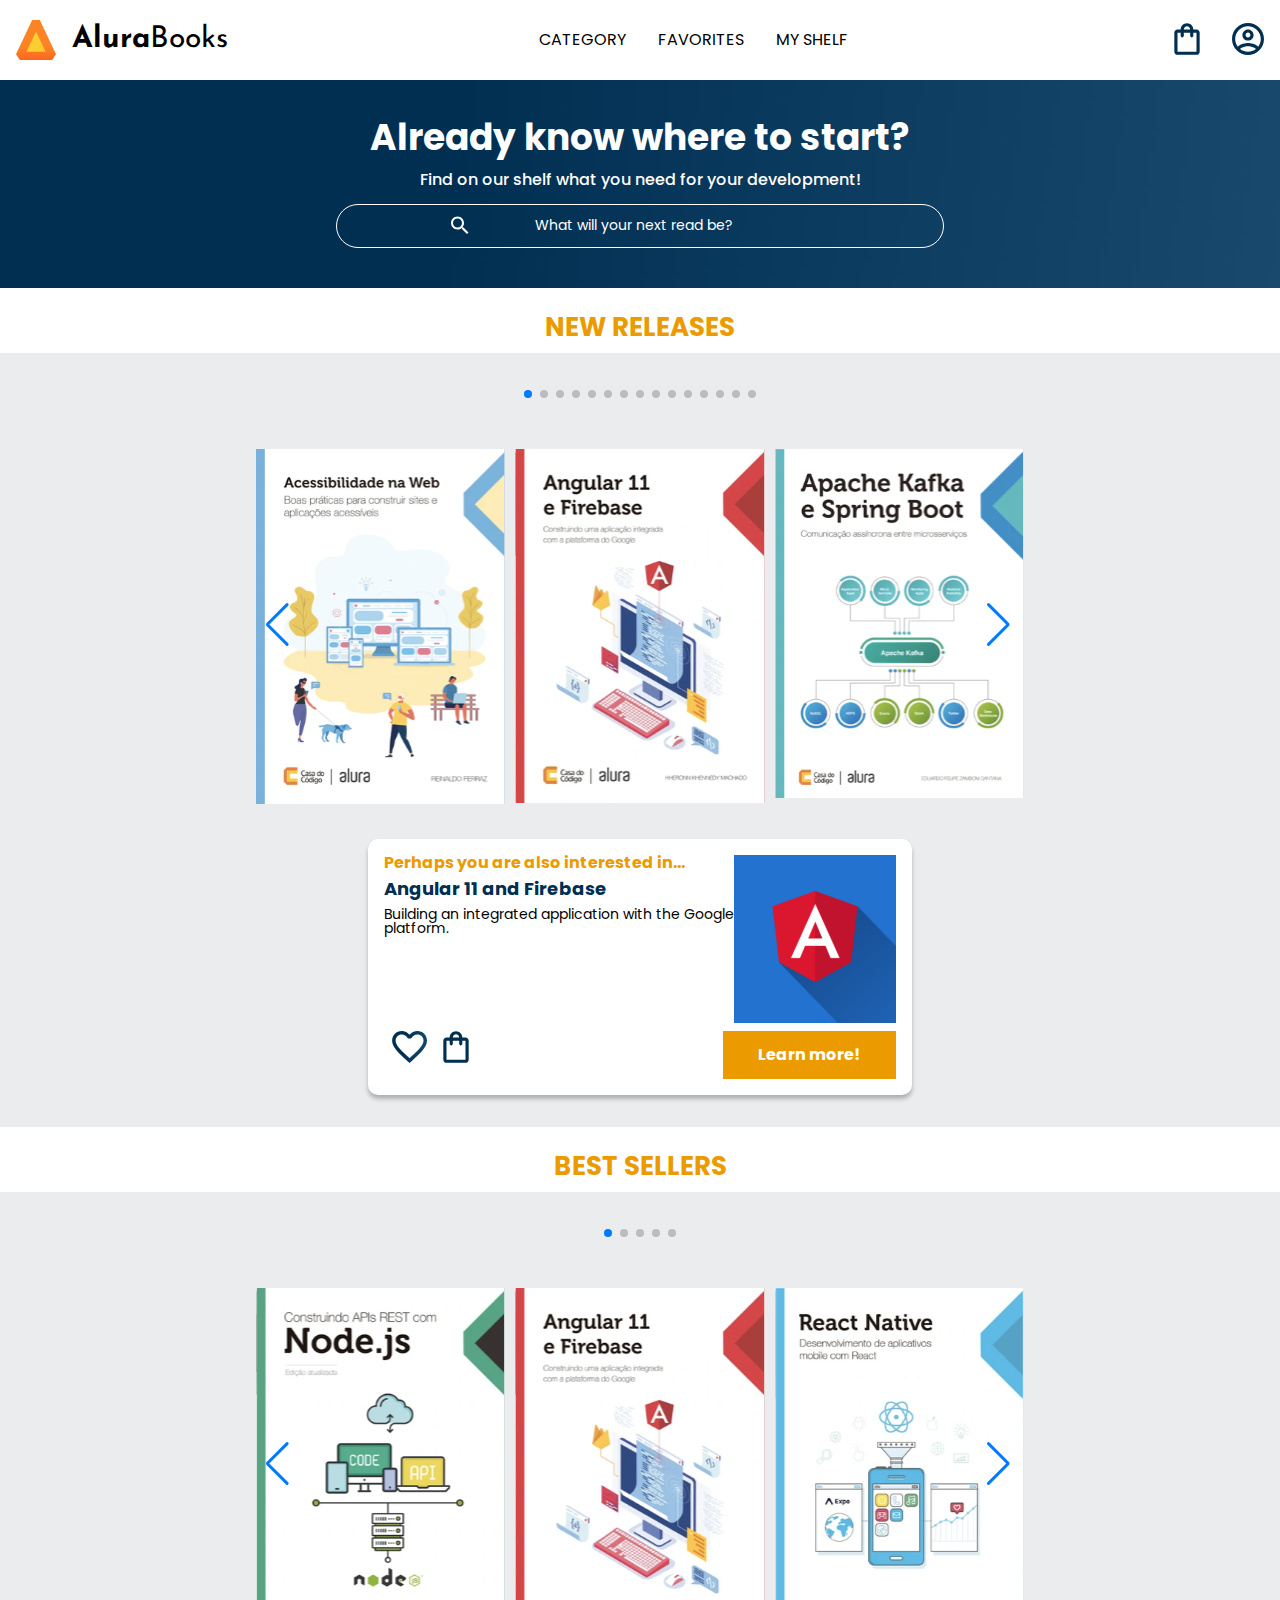
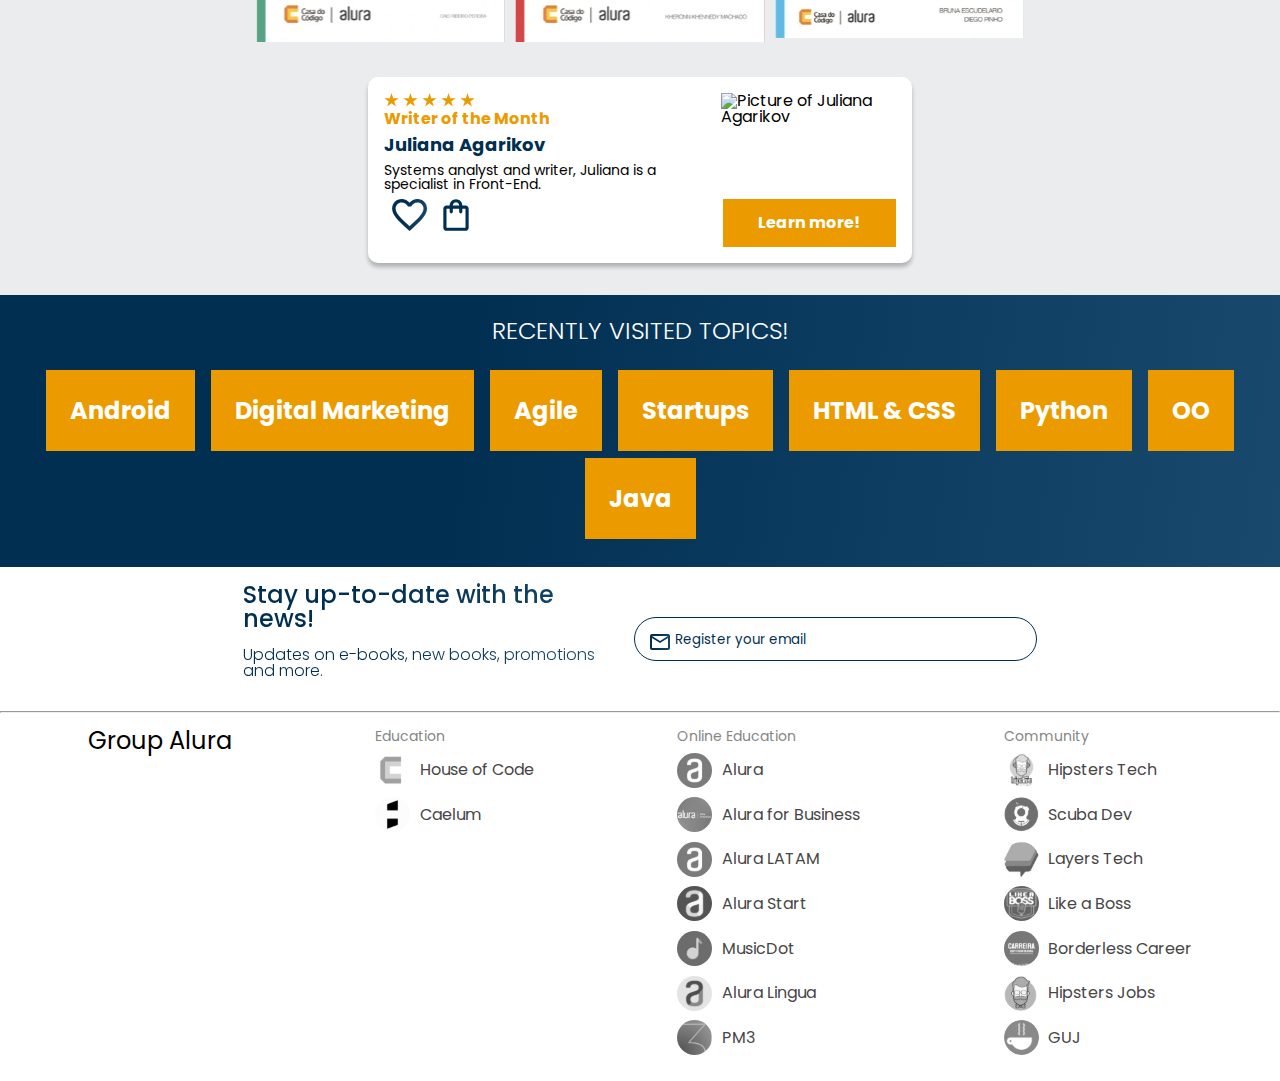
==== index.html @ 1e080607 "Add files via upload" ====
<!DOCTYPE html>
<html lang="en">
    <head>
        <meta charset="UTF-8">
        <meta http-equiv="X-UA-Compatible" content="IE=edge">
        <meta name="viewport" content="width=device-width, initial-scale=1.0">
        <title>AluraBooks</title>
        <link rel="stylesheet" href="./assets/css/reset.css">
        <link rel="preconnect" href="https://fonts.googleapis.com">
        <link rel="preconnect" href="https://fonts.gstatic.com" crossorigin>
        <link href="https://fonts.googleapis.com/css2?family=Poppins:wght@300;400;500;700&display=swap" rel="stylesheet">
        <link href="https://fonts.googleapis.com/css2?family=Josefin+Sans:wght@400;700&display=swap" rel="stylesheet">
        <link rel="stylesheet" href="https://cdn.jsdelivr.net/npm/swiper@9/swiper-bundle.min.css"/>
        <link rel="stylesheet" href="./assets/css/style.css">
    </head>

    <body>
        <header class="header">
            <div class="container">
                <input type="checkbox" id="menu" class="container-button">
                <label for="menu" class="container-label">
                    <span class="header-menu-hamburger container-image"></span>
                </label> 
                <ul class="menu-list">
                    <li class="menu-list-title">Category</li>
                    <li class="menu-list-item">
                        <a href="#" class="menu-list-link">PROGRAMMING</a>
                    </li>
                    <li class="menu-list-item">
                        <a href="#" class="menu-list-link">FRONT-END</a>
                    </li>
                    <li class="menu-list-item">
                        <a href="#" class="menu-list-link">INFRASTRUCTURE</a>
                    </li>
                    <li class="menu-list-item">
                        <a href="#" class="menu-list-link">BUSINESS</a>
                    </li>
                    <li class="menu-list-item">
                        <a href="#" class="menu-list-link">DESIGN & UX</a>
                    </li>
                </ul>              
                <img class="container-image" src="./assets/img/Logo.svg" alt="Logo AluraBooks">
                <h1 class="container-title"><b class="container-title-bold">Alura</b>Books</h1>
            </div>

            <ul class="options">
                <input type="checkbox" id="options-menu" class="options-button">
                <label for="options-menu" class="options-label">
                    <li class="options-item">Category</li>
                </label>

                <ul class="menu-list">
                    <li class="menu-list-item">
                        <a href="#" class="menu-list-link">PROGRAMMING</a>
                    </li>
                    <li class="menu-list-item">
                        <a href="#" class="menu-list-link">FRONT-END</a>
                    </li>
                    <li class="menu-list-item">
                        <a href="#" class="menu-list-link">INFRASTRUCTURE</a>
                    </li>
                    <li class="menu-list-item">
                        <a href="#" class="menu-list-link">BUSINESS</a>
                    </li>
                    <li class="menu-list-item">
                        <a href="#" class="menu-list-link">DESIGN & UX</a>
                    </li>
                </ul>

                <li class="options-item"><b class="options-link">Favorites</b></li>
                <li class="options-item"><b class="options-link">My shelf</b></li>
            </ul>

            <div class="container">
                <a href="#">
                    <img class="container-image container-image-invisible" src="./assets/img/Favorites.svg" alt="My Favorites">
                </a>
                <a class="container-link" href="#">
                    <img class="container-image" src="./assets/img/Bag.svg" alt="Cart">
                    <p class="container-text">My Cart</p>
                </a>
                <a class="container-link" href="#">
                    <img class="container-image" src="./assets/img/User.svg" alt="My Profile">
                    <p class="container-text">My Profile</p>
                </a>
            </div>
        </header>
        <section class="banner">
            <h2 class="banner-title">Already know where to start?</h2>
            <p class="banner-text">Find on our shelf what you need for your development!</p>
            <input type="search" class="banner-search" placeholder="What will your next read be?">
        </section>
        <section class="carousel">
            <h2 class="carousel-title">New releases</h2>

            <!-- Slider main container -->
            <div class="carousel-container">
                <div class="swiper">

                    <!-- Pagination -->
                    <div class="swiper-pagination"></div>

                    <!-- Additional required wrapper -->
                    <div class="swiper-wrapper">
                        <!-- Slides -->
                        <div class="swiper-slide"><img src="./assets/img/Acessibilidade.svg" alt="Accessibility Course"></div>
                        <div class="swiper-slide"><img src="./assets/img/Angular.svg" alt="Angular Course"></div>
                        <div class="swiper-slide"><img src="./assets/img/ApacheKafka.svg" alt="ApacheKafka Course"></div>
                        <div class="swiper-slide"><img src="./assets/img/Arquitetura.svg" alt="Architecture Course"></div>
                        <div class="swiper-slide"><img src="./assets/img/Construct2.svg" alt="Construct 2 Course"></div>
                        <div class="swiper-slide"><img src="./assets/img/Gestao.svg" alt="Management Course"></div>
                        <div class="swiper-slide"><img src="./assets/img/Gestao2.svg" alt="Management Course"></div>
                        <div class="swiper-slide"><img src="./assets/img/GuiaFront-end.svg" alt="Guide Front-End Course"></div>
                        <div class="swiper-slide"><img src="./assets/img/Javascript.svg" alt="Javascrip Course"></div>
                        <div class="swiper-slide"><img src="./assets/img/Lideranca.svg" alt="Leadership Course"></div>
                        <div class="swiper-slide"><img src="./assets/img/MEAN.svg" alt="MEAN Course"></div>
                        <div class="swiper-slide"><img src="./assets/img/MetricasAgeis.svg" alt="Metricas Ageis Course"></div>
                        <div class="swiper-slide"><img src="./assets/img/Nodejs.svg" alt="Nodejs Course"></div>
                        <div class="swiper-slide"><img src="./assets/img/Portugol.svg" alt="Portugol Course"></div>
                        <div class="swiper-slide"><img src="./assets/img/ReactNative.svg" alt="React Native Course"></div>
                        <div class="swiper-slide"><img src="./assets/img/Tuning.svg" alt="Tuning Course"></div>
                        <div class="swiper-slide"><img src="./assets/img/UX.svg" alt="UX Course"></div>
                    </div>
                    
                    <!-- Navigation Buttons -->
                    <div class="swiper-button-prev"></div>
                    <div class="swiper-button-next"></div>
                </div>

                <div class="card">
                    <div class="card-description">
                        <div class="description">
                            <h3 class="description-title">Perhaps you are also interested in...</h3>
                            <h2 class="description-title-book">Angular 11 and Firebase</h2>
                            <p class="description-text">Building an integrated application with the Google platform.</p>
                        </div>
                        <img class="description-image" src="./assets/img/AngularLogo.svg" alt="Angular Logo">
                    </div>
                    <div class="card-buttons">
                        <ul class="buttons">
                            <li class="buttons-item"><img src="./assets/img/Favorites.svg" alt="Bookmark Book"></li>
                            <li class="buttons-item"><img src="./assets/img/Bag.svg" alt="Add to Cart"></li>
                        </ul>

                        <a href="#" class="button-link">Learn more!</a>
                    </div>
                </div>
            </div>
        </section>
        <section class="carousel">
            <h2 class="carousel-title">Best sellers</h2>

            <!-- Slider main container -->
            <div class="carousel-container">
                <div class="swiper">

                    <!-- Pagination -->
                    <div class="swiper-pagination"></div>

                    <!-- Additional required wrapper -->
                    <div class="swiper-wrapper">
                        <!-- Slides -->
                        <div class="swiper-slide"><img src="./assets/img/Nodejs.svg" alt="Nodejs Course"></div>
                        <div class="swiper-slide"><img src="./assets/img/Angular.svg" alt="Angular Course"></div>
                        <div class="swiper-slide"><img src="./assets/img/ReactNative.svg" alt="React Native Course"></div>
                        <div class="swiper-slide"><img src="./assets/img/UX.svg" alt="UX Course"></div>
                        <div class="swiper-slide"><img src="./assets/img/GuiaFront-end.svg" alt="Guide Front-End Course"></div>
                        <div class="swiper-slide"><img src="./assets/img/Javascript.svg" alt="Javascrip Course"></div>
                        <div class="swiper-slide"><img src="./assets/img/Lideranca.svg" alt="Leadership Course"></div>
                    </div>
                    
                    <!-- Navigation Buttons -->
                    <div class="swiper-button-prev"></div>
                    <div class="swiper-button-next"></div>
                </div>

                <div class="card">
                    <div class="card-description">
                        <div class="description">
                            <img src="./assets/img/Stars.svg" alt="5 star review">
                            <h3 class="description-title">Writer of the Month</h3>
                            <h2 class="description-title-book">Juliana Agarikov</h2>
                            <p class="description-text">Systems analyst and writer, Juliana is a specialist in Front-End.</p>
                        </div>
                        <img class="description-image" src="./assets/img/Writer.svg" alt="Picture of Juliana Agarikov">
                    </div>
                    <div class="card-buttons">
                        <ul class="buttons">
                            <li class="buttons-item"><img src="./assets/img/Favorites.svg" alt="Bookmark Book"></li>
                            <li class="buttons-item"><img src="./assets/img/Bag.svg" alt="Add to Cart"></li>
                        </ul>

                        <a href="#" class="button-link">Learn more!</a>
                    </div>
                </div>
            </div>
        </section>
        <section class="topics">
            <h2 class="topics-title">RECENTLY VISITED TOPICS!</h2>
            <ul class="topics-list">
                <li class="topics-item">
                    <a href="#" class="topics-link">Android</a>
                </li>
                <li class="topics-item">
                    <a href="#" class="topics-link">Digital Marketing</a>
                </li>
                <li class="topics-item">
                    <a href="#" class="topics-link">Agile</a>
                </li>
                <li class="topics-item">
                    <a href="#" class="topics-link">Startups</a>
                </li>
                <li class="topics-item">
                    <a href="#" class="topics-link">HTML & CSS</a>
                </li>
                <li class="topics-item">
                    <a href="#" class="topics-link">Python</a>
                </li>
                <li class="topics-item">
                    <a href="#" class="topics-link">OO</a>
                </li>
                <li class="topics-item">
                    <a href="#" class="topics-link">Java</a>
                </li>
            </ul>
        </section>
        <section class="contact">
            <div class="contact-description">
                <h2 class="contact-title">Stay up-to-date with the news!</h2>
                <p class="contact-text">Updates on e-books, new books, promotions and more.</p>
            </div>
            <input type="email" class="contact-email" placeholder="Register your email">
        </section>

        <hr>

        <footer class="footer">
            <h2 class="footer-title">Group Alura</h2>
            <ul class="footer-list">
                <li class="footer-list-title">Education</li>
                <li class="footer-list-item">
                    <img src="./assets/img/CasaDoCodigo.svg" alt="House of code Logo">
                    <a href="#" class="footer-list-link">House of Code</a>
                </li>
                <li class="footer-list-item">
                    <img src="./assets/img/Caelum.svg" alt="Caelum Logo">
                    <a href="#" class="footer-list-link">Caelum</a>
                </li>
            </ul>
            <ul class="footer-list">
                <li class="footer-list-title">Online Education</li>
                <li class="footer-list-item">
                    <img src="./assets/img/Alura.svg" alt="Alura Logo">
                    <a href="#" class="footer-list-link">Alura</a>
                </li>
                <li class="footer-list-item">
                    <img src="./assets/img/AluraEmpresas.svg" alt="Alura for Business Logo">
                    <a href="#" class="footer-list-link">Alura for Business</a>
                </li>
                <li class="footer-list-item">
                    <img src="./assets/img/AluraLATAM.svg" alt="Alura LATAM Logo">
                    <a href="#" class="footer-list-link">Alura LATAM</a>
                </li>
                <li class="footer-list-item">
                    <img src="./assets/img/AluraStart.svg" alt="Alura Start Logo">
                    <a href="#" class="footer-list-link">Alura Start</a>
                </li>
                <li class="footer-list-item">
                    <img src="./assets/img/MusicDot.svg" alt="MusicDot Logo">
                    <a href="#" class="footer-list-link">MusicDot</a>
                </li>
                <li class="footer-list-item">
                    <img src="./assets/img/AluraLingua.svg" alt="Alura Lingua Logo">
                    <a href="#" class="footer-list-link">Alura Lingua</a>
                </li>
                <li class="footer-list-item">
                    <img src="./assets/img/PM3.svg" alt="PM3 Logo">
                    <a href="#" class="footer-list-link">PM3</a>
                </li>
            </ul>
            <ul class="footer-list">
                <li class="footer-list-title">Community</li>
                <li class="footer-list-item">
                    <img src="./assets/img/HipstersTech.svg" alt="HipstersTech Logo">
                    <a href="#" class="footer-list-link">Hipsters Tech</a>
                </li>
                <li class="footer-list-item">
                    <img src="./assets/img/ScubaDev.svg" alt="Scuba Dev Logo">
                    <a href="#" class="footer-list-link">Scuba Dev</a>
                </li>
                <li class="footer-list-item">
                    <img src="./assets/img/LayersTech.svg" alt="Layers Tech Logo">
                    <a href="#" class="footer-list-link">Layers Tech</a>
                </li>
                <li class="footer-list-item">
                    <img src="./assets/img/LikeABoss.svg" alt="Like a Boss Logo">
                    <a href="#" class="footer-list-link">Like a Boss</a>
                </li>
                <li class="footer-list-item">
                    <img src="./assets/img/CarreiraSemFronteira.svg" alt="Borderless Career Logo">
                    <a href="#" class="footer-list-link">Borderless Career</a>
                </li>
                <li class="footer-list-item">
                    <img src="./assets/img/HipstersJobs.svg" alt="Hipsters Jobs Logo">
                    <a href="#" class="footer-list-link">Hipsters Jobs</a>
                </li>
                <li class="footer-list-item">
                    <img src="./assets/img/GUJ.svg" alt="GUJ Logo">
                    <a href="#" class="footer-list-link">GUJ</a>
                </li>
            </ul>
        </footer>



        <script src="https://cdn.jsdelivr.net/npm/swiper@9/swiper-bundle.min.js"></script>
        <script>
            const swiper = new Swiper('.swiper', {
                spaceBetween: 10,
                slidesPerView: 3,
                pagination: {
                    el: '.swiper-pagination',
                    type: 'bullets',
                },
            });
        </script>
    </body>
</html>
---- assets/css/style.css ----
:root {
    --background-color: #EBECEE;
    --white: #FFFFFF;
    --orange: #EB9B00;
    --blue: #002F52;
    --blue-shade: linear-gradient(97.54deg, #002F52 35.49%, #326589 165.37%);
    --main-font: "Poppins";
    --secondary-font: "Josefin Sans";
    --black: #000000;
    --gray: #474646;
    --gray-light: #858585;
}

body {
    background-color: var(--background-color);
    font-family: var(--main-font);
    font-size: 16px;
    font-weight: 400;
}

/* Header */

.header {
    background-color: var(--white);
    display: flex;
    justify-content: space-between;
    align-items: center;
    position: relative;
}

.header-menu-hamburger {
    width: 24px;
    height: 24px;
    background-image: url("../img/Menu.svg");
    background-repeat: no-repeat;
    background-position: center;
    display: inline-block;
}

.container-button:checked~.container-label>.header-menu-hamburger {
    background-image: url("../img/MenuOpened.svg");
}

.container-button:checked~.container-label {
    background: var(--blue-shade);
}

.container {
    display: flex;
    align-items: center;
}

.container-image {
    padding: 1em;
}

.menu-list {
    display: none;
    position: absolute;
    top: 100%;
    width: 60vw;
}

.container-button:checked~.menu-list {
    display: block;
}

.menu-list-title,
.menu-list-item {
    padding: 1em;
    background-color: var(--white);
}

.menu-list-title {
    color: var(--orange);
    font-weight: 700;
}

.menu-list-link,
.contact-title,
.contact-text {
    background: var(--blue-shade);
    -webkit-background-clip: text;
    -webkit-text-fill-color: transparent;
    background-clip: text;
}

.container-button {
    display: none;
}

/* Banner */

.banner {
    background: var(--blue-shade);
    color: var(--white);
    text-align: center;
    padding: 2.5em 2em;
}

.banner-title {
    font-size: 18px;
    font-weight: 700;
}

.banner-text {
    font-weight: 500;
    margin: 1em 0;
}

.banner-search {
    background-color: transparent;
    border: 1px solid var(--white);
    color: var(--white);
    border-radius: 24px;
    padding: 1em;
    width: 100%;
}

.banner-search::placeholder {
    font-family: var(--main-font);
    font-size: 14px;
    font-weight: 400;
    text-align: center;
    color: var(--white);
    background: url("../img/Search.svg") no-repeat;
    background-position: 1em;
}

/* Carousel */

.carousel-title {
    color: var(--orange);
    background-color: var(--white);
    text-align: center;
    text-transform: uppercase;
    font-size: 18px;
    font-weight: 700;
    padding: 1em 0 0.5em 0;
}

.swiper-slide img {
    width: 100%;
}

.swiper-button-prev,
.swiper-button-next {
    display: none;
}

.swiper-pagination {
    position: initial;
    margin: 0.5em 0;
}

/* Card */

.card-description {
    display: flex;
    justify-content: space-between;
    margin-bottom: 0.5em;
}

.card-buttons {
    display: flex;
    justify-content: space-between;
}

.buttons {
    display: flex;
}

.card {
    background: var(--white);
    box-shadow: 0px 4px 4px rgba(0, 0, 0, 0.25);
    border-radius: 10px;
    margin: 1em;
    padding: 1em;
}

.description-title {
    color: var(--orange);
    font-weight: 700;
}

.description-title-book {
    color: var(--blue);
    font-size: 18px;
    font-weight: 700;
    margin: 0.5em 0;
}

.description-text {
    font-size: 14px;
}

.buttons-item {
    margin: 0 0.5em;
}

.button-link {
    background-color: var(--orange);
    padding: 1em 2.2em;
    color: var(--white);
    font-weight: 700;
    text-decoration: none;
}

/* Topics */

.topics {
    background: var(--blue-shade);
    text-align: center;
    padding: 1.5em 0;
}

.topics-title {
    color: var(--white);
    font-weight: 300;
    margin-bottom: 1em;
}

.topics-list {
    display: flex;
    flex-wrap: wrap;
    justify-content: center;
}

.topics-item {
    margin: 2em 0.5em;
}

.topics-link {
    color: var(--white);
    padding: 1em;
    background-color: var(--orange);
    text-decoration: none;
    font-size: 14px;
    font-weight: 700;
}

/* Contact */
.contact {
    background-color: var(--white);
    padding: 1em;
}

.contact-title {
    font-size: 18px;
    font-weight: 500;
}

.contact-text {
    font-weight: 300;
    margin: 1em 0;
}

.contact-email {
    padding: 1em;
    border: 1px solid var(--blue);
    border-radius: 24px;
    width: 90%;
    color: var(--blue);
}

.contact-email::placeholder {
    font-family: var(--main-font);
    color: var(--blue);
    background: url("../img/Email.svg") no-repeat;
    padding-left: 2em;
}

/* Footer */

hr {
    margin: 0;
}

.footer {
    background-color: var(--white);
    padding: 1em;
}

/* Media Queries */

.container-title {
    display: none;
}

.options {
    display: none;
}

.footer-list {
    display: none;
}

.container-text {
    display: none;
}

@media screen and (min-width: 1024px) {
    .container-title,
    .container-title-bold {
        font-family: var(--secondary-font);
        font-size: 30px;
    }

    .container-title {
        font-weight: 400;
        display: block;
    }

    .container-title-bold {
        font-weight: 700;
    }

    .options {
        display: flex;
    }

    .options-item {
        padding: 0 1em;
        text-transform: uppercase;
    }

    .options-link {
        text-decoration: none;
        color: var(--black);
    }

    .container-image-invisible,
    .header-menu-hamburger {
        display: none;
    }

    .options-button:checked~.menu-list {
        display: block;
        width: auto;
    }

    .options-button {
        display: none;
    }

    .banner-title {
        font-size: 36px;
    }

    .banner-search {
        width: 50%;
    }

    .banner-search::placeholder {
        background-position: 7em;
    }

    .carousel-title {
        font-size: 26px;
    }

    .swiper-pagination {
        margin: 2em 0 3em 0;
    }

    .swiper {
        width: 60%;
    }

    .swiper-button-prev,
    .swiper-button-next {
        display: block;
        top: 60%;
    }

    .card {
        width: 40%;
        margin: 2em auto;
    }

    .topics-title {
        font-size: 24px;
    }

    .topics-link {
        font-size: 24px;
    }

    .contact {
        display: flex;
        justify-content: center;
        align-items: center;
    }

    .contact-title {
        font-size: 24px;
    }

    .contact-description {
        margin-right: 1em;
        width: 30%;
    }

    .contact-email {
        width: 30%;
    }

    footer {
        display: flex;
        justify-content: space-around;
    }

    .footer-list-item {
        display: flex;
        align-items: center;
        margin: 0.6em 0;
    }

    .footer-list-link {
        color: var(--gray);
        text-decoration: none;
        margin-left: 0.6em;
    }

    .footer-list-title {
        font-size: 14px;
        color: var(--gray-light);
    }

    .footer-title {
        font-size: 24px;
    }

    .footer-list {
        display: block;
    }

    .options-button:checked~.options-label>.options-item {
        background: var(--blue-shade);
        color: var(--white);
    }

    .options-item {
        padding: 2em 1em;
    }

    .menu-list-item:hover {
        background: var(--blue-shade);
    }

    .menu-list-item:hover>.menu-list-link {
        -webkit-text-fill-color: var(--white);
        text-decoration: none;
    }
}

@media screen and (min-width: 1440px) {
    .container-link  {
        display: flex;
        align-items: center;
        text-decoration: none;
        color: var(--black);
    }

    .header {
        padding: 0 2em;
    }

    .options {
        margin-right: auto;
    }

    .container-text {
        display: block;
    }

    .banner-search {
        width: 35%;
    }

    .banner-search::placeholder {
        background-position: 7em;
    }

    .banner {
        padding: 6em 0;
    }

    .carousel-container {
        display: flex;
        margin: 0 20vw 3em 20vw;
        align-items: center;
    }

    .swiper-pagination {
        margin: 1em 0;
    }

    .swiper {
        width: 50%;
    }

    .description-title {
        font-size: 32px;
    }

    .description-text {
        font-size: 16px;
    }

    .description {
        margin-right: 2em;
    }

    .card {
        width: 60%;
        margin-left: 3em;
    }

    .topics {
        padding: 3em 30vw;
    }

    .contact {
        padding: 3em 20vw;
    }

    .footer-list {
        border-left: 1px solid var(--gray-light);
        padding-left: 1em;
    }

    .footer {
        padding: 3em 0;
    }
}
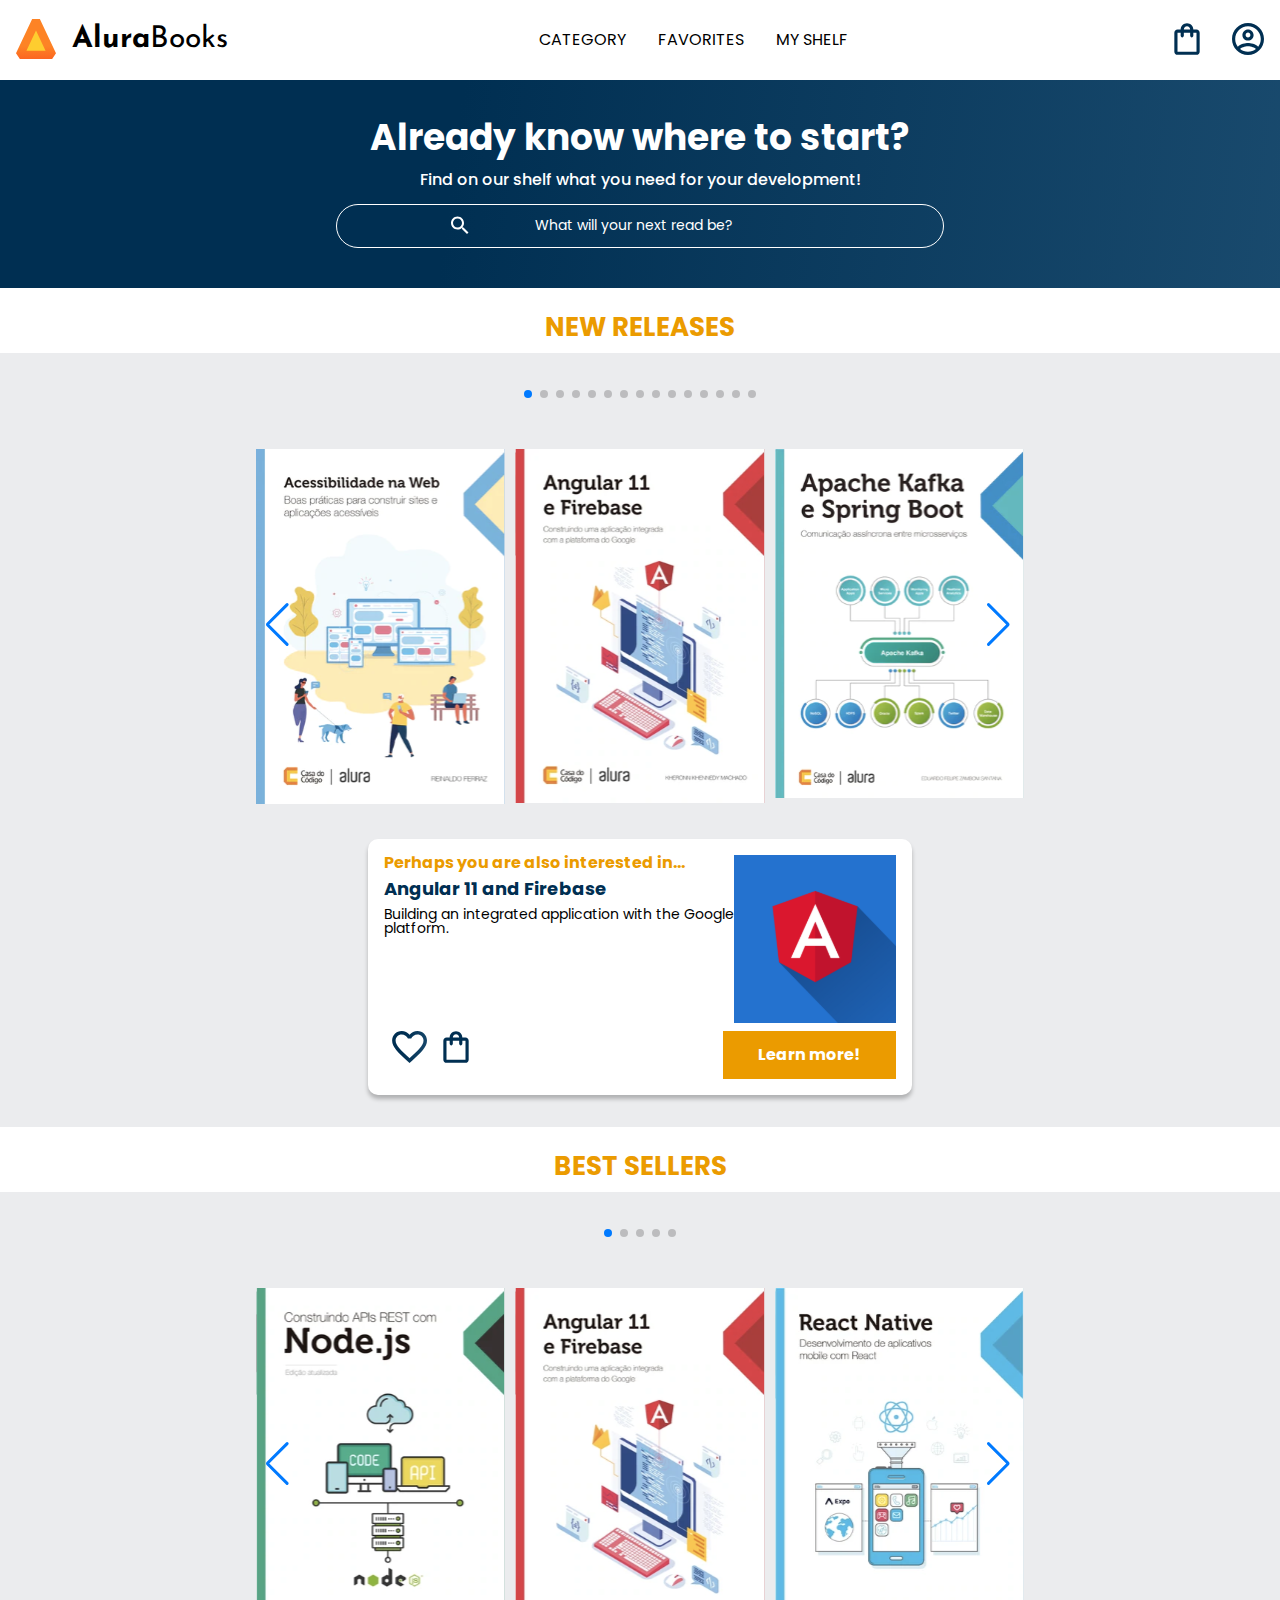
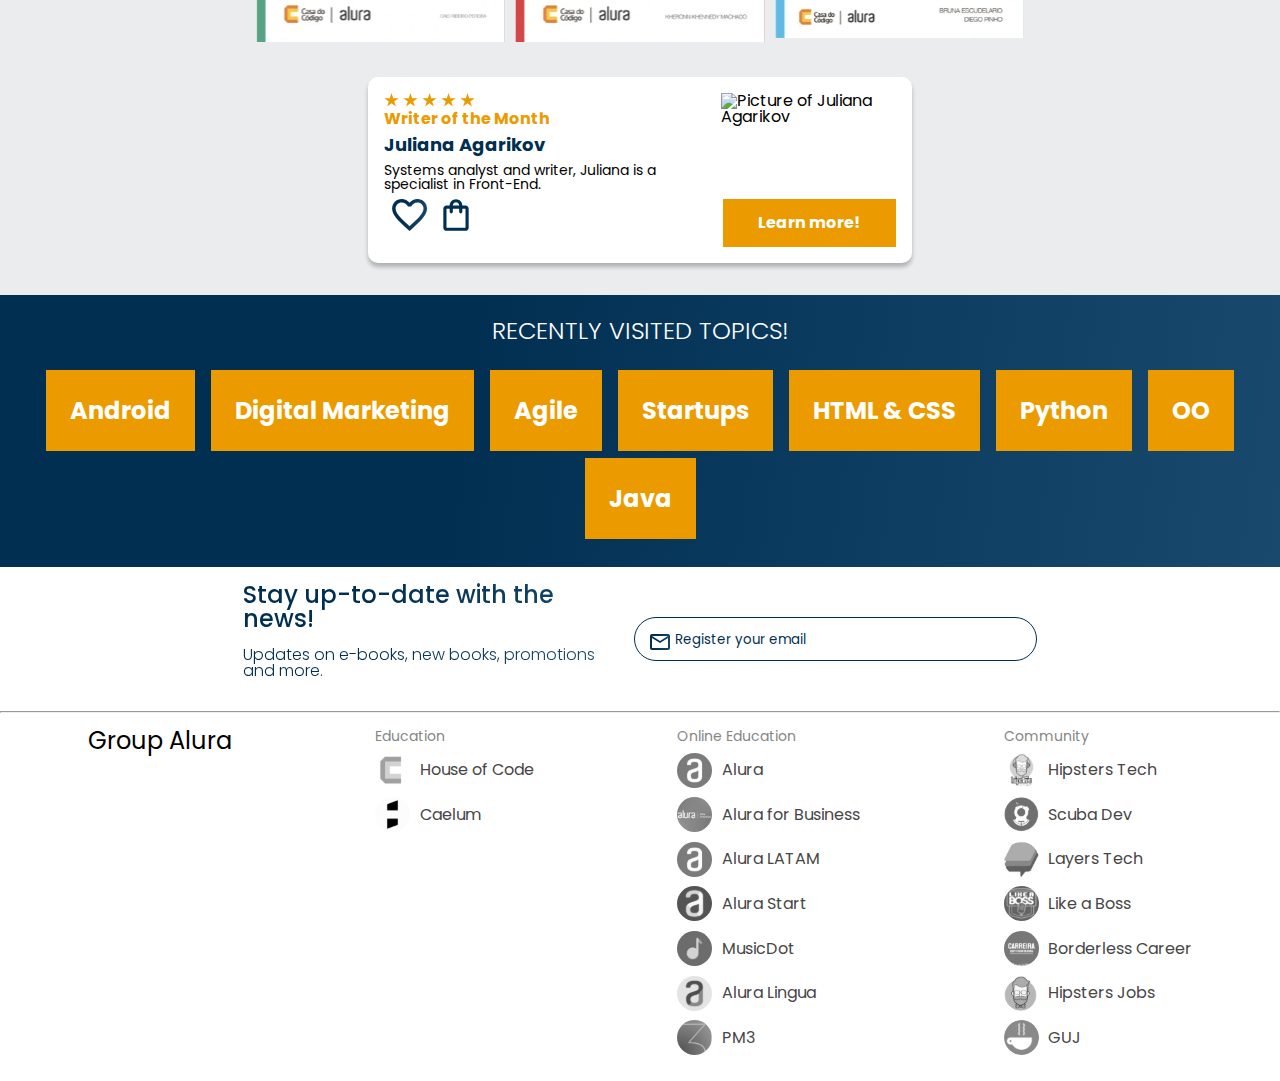
==== commit 50605f81: "Add files via upload" ====
--- a/index.html
+++ b/index.html
@@ -38,8 +38,11 @@
                     <li class="menu-list-item">
                         <a href="#" class="menu-list-link">DESIGN & UX</a>
                     </li>
-                </ul>              
-                <img class="container-image" src="./assets/img/Logo.svg" alt="Logo AluraBooks">
+                </ul>
+                <a href="./index.html">
+                    <img class="container-image" src="./assets/img/Logo.svg" alt="Logo AluraBooks">
+                </a>
+                
                 <h1 class="container-title"><b class="container-title-bold">Alura</b>Books</h1>
             </div>
 
@@ -79,7 +82,7 @@
                     <img class="container-image" src="./assets/img/Bag.svg" alt="Cart">
                     <p class="container-text">My Cart</p>
                 </a>
-                <a class="container-link" href="#">
+                <a class="container-link" href="./register.html">
                     <img class="container-image" src="./assets/img/User.svg" alt="My Profile">
                     <p class="container-text">My Profile</p>
                 </a>
